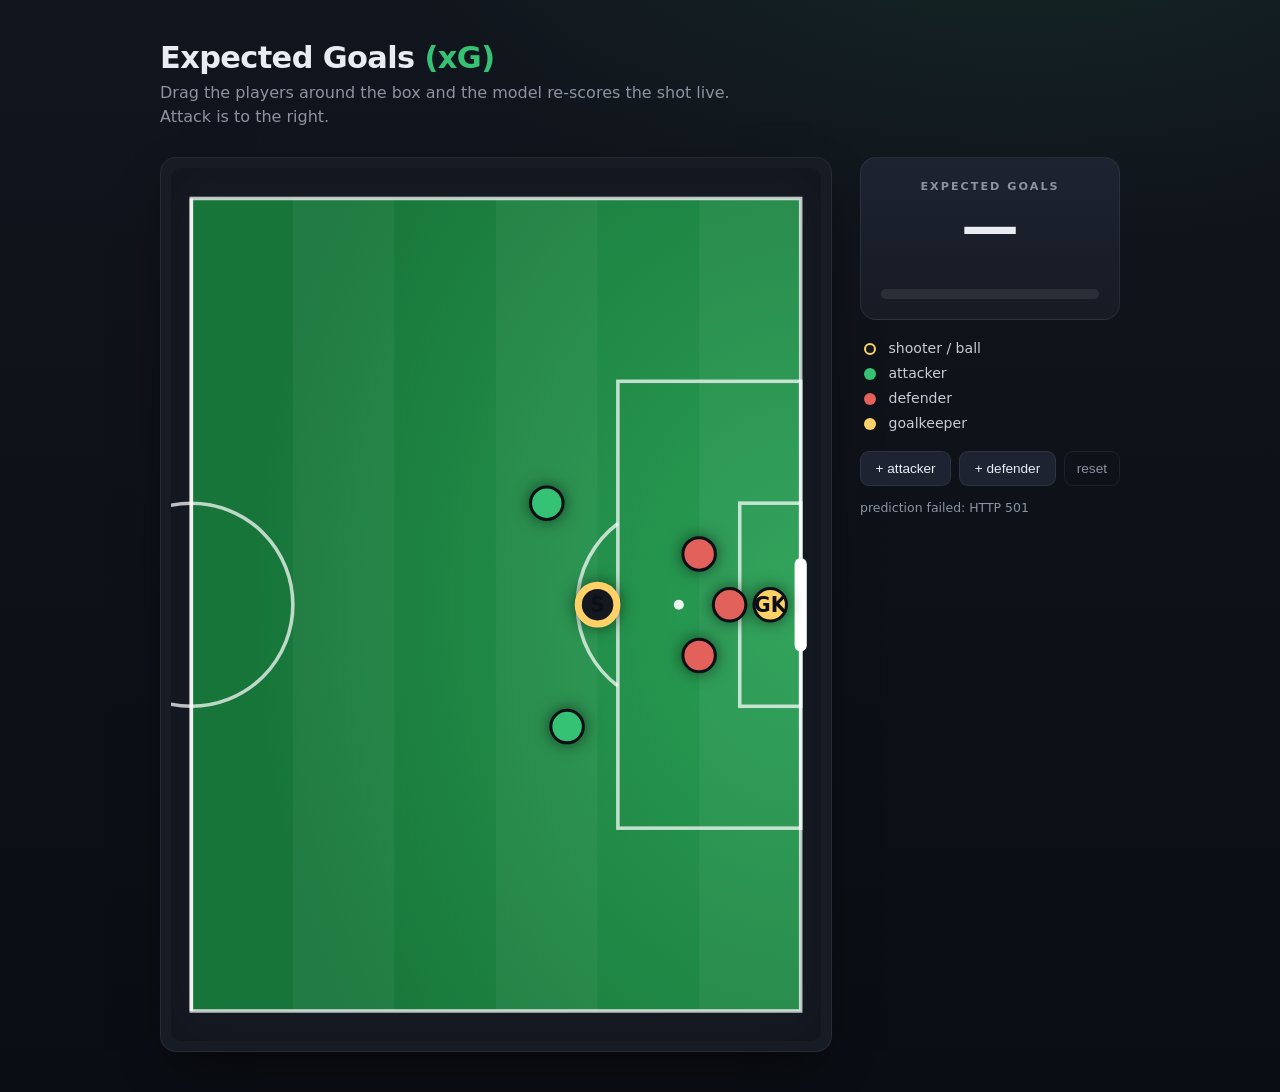
==== frontend/index.html @ 5f43a440 "Redesign frontend pitch and xG panel styling" ====
<!DOCTYPE html>
<html lang="en">
<head>
  <meta charset="utf-8" />
  <meta name="viewport" content="width=device-width, initial-scale=1" />
  <title>Soccer xG — drag the players</title>
  <link rel="stylesheet" href="style.css" />
</head>
<body>
  <div class="wrap">
    <header>
      <h1>Expected Goals <span class="accent">(xG)</span></h1>
      <p>Drag the players around the box and the model re-scores the shot live. Attack is to the right.</p>
    </header>

    <main>
      <!-- viewBox IS the pitch coordinate system (StatsBomb 120x80, attacking
           half shown). SVG user units == pitch units, so dragging yields model
           coordinates directly. -->
      <div class="pitch-wrap">
        <svg id="pitch" viewBox="58 -3 64 86" preserveAspectRatio="xMidYMid meet">
          <defs>
            <radialGradient id="grass-glow" cx="100%" cy="50%" r="90%">
              <stop offset="0%" stop-color="#2aa055" />
              <stop offset="100%" stop-color="#177539" />
            </radialGradient>
          </defs>

          <rect x="60" y="0" width="60" height="80" fill="url(#grass-glow)" />
          <g class="stripes">
            <rect x="70"  y="0" width="10" height="80" />
            <rect x="90"  y="0" width="10" height="80" />
            <rect x="110" y="0" width="10" height="80" />
          </g>

          <!-- markings -->
          <rect x="60" y="0" width="60" height="80" class="line" fill="none" />
          <rect x="102" y="18" width="18" height="44" class="line" fill="none" />
          <rect x="114" y="30" width="6" height="20" class="line" fill="none" />
          <path d="M 102 32 A 10 10 0 0 0 102 48" class="line" fill="none" />
          <circle cx="108" cy="40" r="0.5" class="spot" />
          <circle cx="60" cy="40" r="10" class="line" fill="none" />
          <line x1="60" y1="0" x2="60" y2="80" class="line" />
          <line x1="120" y1="36" x2="120" y2="44" class="goal" />
          <g id="markers"></g>
        </svg>
      </div>

      <aside id="panel">
        <div class="xg-box">
          <div class="xg-label">EXPECTED GOALS</div>
          <div id="xg-value">—</div>
          <div id="xg-pct" class="xg-pct">&nbsp;</div>
          <div class="bar"><div id="xg-bar"></div></div>
        </div>

        <div class="legend">
          <span><i class="dot shooter"></i> shooter / ball</span>
          <span><i class="dot att"></i> attacker</span>
          <span><i class="dot def"></i> defender</span>
          <span><i class="dot gk"></i> goalkeeper</span>
        </div>

        <div class="controls">
          <button id="add-att">+ attacker</button>
          <button id="add-def">+ defender</button>
          <button id="reset" class="ghost">reset</button>
        </div>

        <p id="status" class="status">&nbsp;</p>
      </aside>
    </main>
  </div>

  <script src="pitch.js"></script>
</body>
</html>
---- frontend/style.css ----
* { box-sizing: border-box; }

:root {
  --bg-0: #0a0d13;
  --bg-1: #11151d;
  --surface: #161b24;
  --surface-2: #1d2330;
  --border: rgba(255, 255, 255, 0.07);
  --text: #e9edf3;
  --muted: #8c93a1;
  --accent: #36c275;
  --att: #36c275;
  --def: #e2615a;
  --gk: #ffd166;
}

body {
  margin: 0;
  padding: 40px 24px;
  min-height: 100vh;
  font-family: system-ui, -apple-system, "Segoe UI", Roboto, sans-serif;
  background:
    radial-gradient(1100px 600px at 80% -10%, rgba(54, 194, 117, 0.10), transparent 60%),
    linear-gradient(180deg, var(--bg-1), var(--bg-0));
  color: var(--text);
  -webkit-font-smoothing: antialiased;
}

.wrap { max-width: 960px; margin: 0 auto; }

header h1 {
  margin: 0 0 6px;
  font-size: 1.9rem;
  font-weight: 700;
  letter-spacing: -0.02em;
}
header h1 .accent { color: var(--accent); }
header p { margin: 0 0 28px; color: var(--muted); max-width: 60ch; line-height: 1.5; }

main {
  display: flex;
  gap: 28px;
  align-items: flex-start;
  flex-wrap: wrap;
}

/* --- Pitch ------------------------------------------------------------- */
.pitch-wrap {
  flex: 1 1 480px;
  min-width: 320px;
  padding: 10px;
  background: var(--surface);
  border: 1px solid var(--border);
  border-radius: 16px;
  box-shadow: 0 20px 50px -20px rgba(0, 0, 0, 0.7);
}

#pitch {
  width: 100%;
  height: auto;
  display: block;
  border-radius: 10px;
  touch-action: none;
  box-shadow: inset 0 0 60px rgba(0, 0, 0, 0.25);
}

.stripes rect { fill: rgba(255, 255, 255, 0.045); }
.line { stroke: rgba(255, 255, 255, 0.72); stroke-width: 0.35; }
.goal { stroke: #fff; stroke-width: 1.2; stroke-linecap: round; }
.spot { fill: rgba(255, 255, 255, 0.9); }

.marker {
  cursor: grab;
  stroke: #0c1016;
  stroke-width: 0.3;
  filter: drop-shadow(0 0.6px 0.8px rgba(0, 0, 0, 0.55));
  transition: r 0.08s ease;
}
.marker:hover { stroke-width: 0.5; }
.marker.dragging { cursor: grabbing; }
.marker.shooter { fill: #14181f; stroke: var(--gk); stroke-width: 0.7; }
.marker.att { fill: var(--att); }
.marker.def { fill: var(--def); }
.marker.gk  { fill: var(--gk); }
.marker-label {
  fill: #0c1016; font-size: 2px; font-weight: 800;
  text-anchor: middle; dominant-baseline: central; pointer-events: none;
}

/* --- Panel ------------------------------------------------------------- */
#panel {
  flex: 0 1 260px;
  min-width: 230px;
  display: flex;
  flex-direction: column;
}

.xg-box {
  background: linear-gradient(180deg, var(--surface-2), var(--surface));
  border: 1px solid var(--border);
  border-radius: 16px;
  padding: 22px 20px 20px;
  text-align: center;
}
.xg-label { color: var(--muted); letter-spacing: 0.18em; font-size: 0.7rem; font-weight: 600; }
#xg-value {
  font-size: 3.6rem; font-weight: 800; line-height: 1.05;
  font-variant-numeric: tabular-nums; margin-top: 4px;
}
.xg-pct { color: var(--muted); font-size: 0.85rem; min-height: 1.1em; }
.bar {
  height: 10px; background: rgba(255, 255, 255, 0.08);
  border-radius: 6px; overflow: hidden; margin-top: 16px;
}
#xg-bar {
  height: 100%; width: 0%;
  background: var(--accent);
  border-radius: 6px;
  transition: width 0.25s ease, background 0.25s ease;
}

.legend {
  display: flex; flex-direction: column; gap: 9px;
  margin: 20px 4px; font-size: 0.88rem; color: #c7ccd6;
}
.dot {
  display: inline-block; width: 12px; height: 12px; border-radius: 50%;
  margin-right: 8px; vertical-align: middle;
}
.dot.shooter { background: #14181f; border: 2px solid var(--gk); }
.dot.att { background: var(--att); }
.dot.def { background: var(--def); }
.dot.gk  { background: var(--gk); }

.controls { display: flex; gap: 8px; flex-wrap: wrap; }
button {
  flex: 1 1 auto;
  background: var(--surface-2); color: var(--text);
  border: 1px solid var(--border); padding: 9px 12px;
  border-radius: 9px; cursor: pointer; font-size: 0.85rem; font-weight: 500;
  transition: background 0.15s ease, transform 0.05s ease, border-color 0.15s ease;
}
button:hover { background: #28303f; border-color: rgba(255, 255, 255, 0.14); }
button:active { transform: translateY(1px); }
button.ghost { flex: 0 0 auto; background: transparent; color: var(--muted); }
button.ghost:hover { color: var(--text); background: rgba(255, 255, 255, 0.04); }

.status { color: var(--muted); font-size: 0.78rem; min-height: 1.1em; margin: 14px 0 0; }
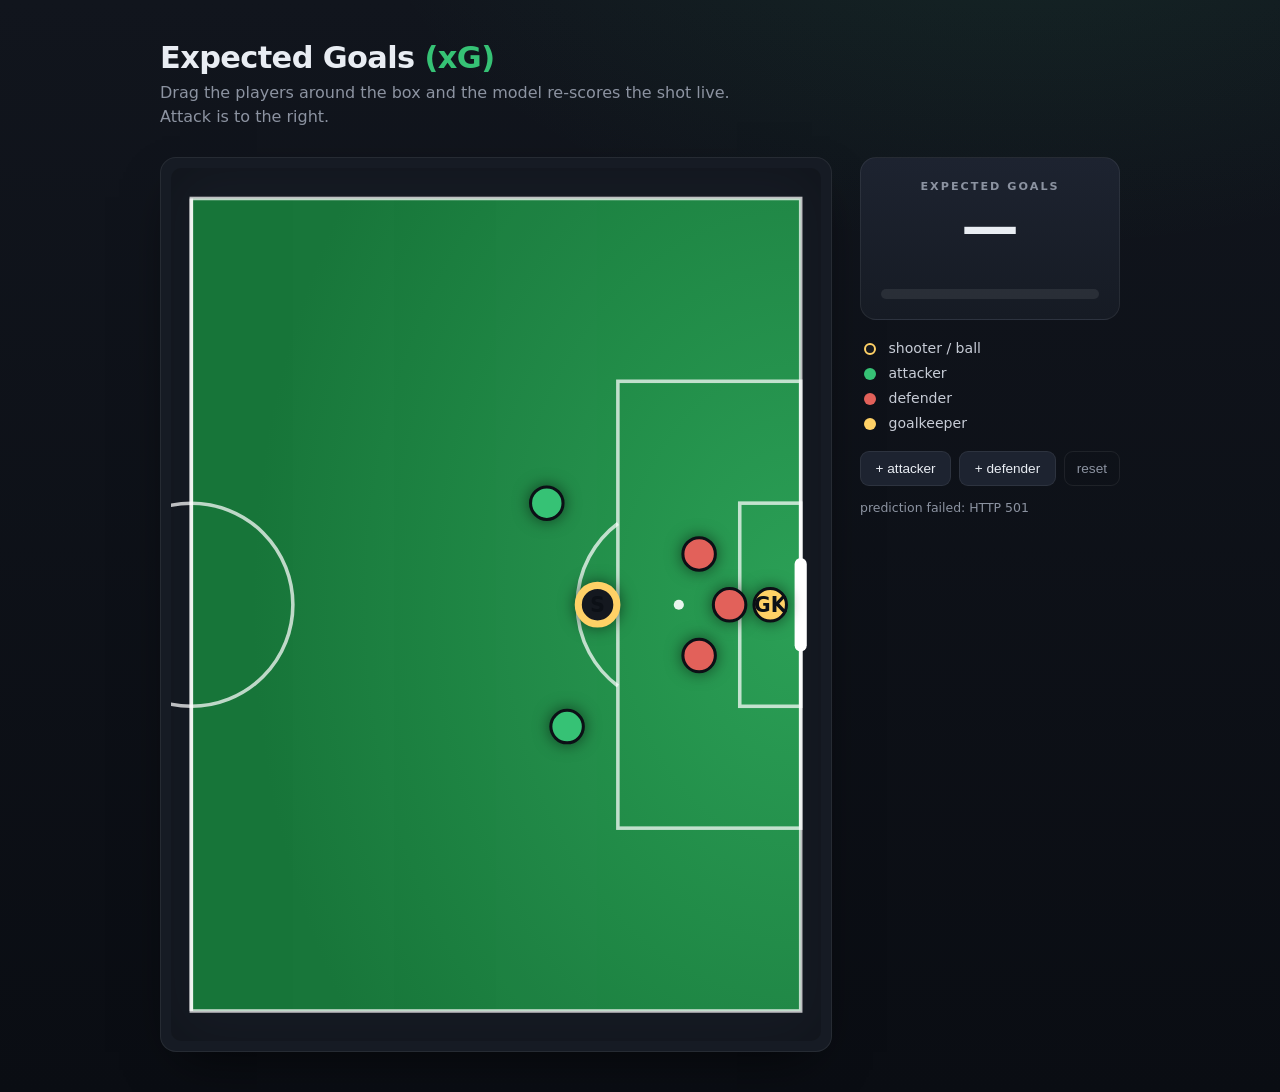
==== commit cb97995d: "Inline pitch stripe fill so stale CSS can't render black bands" ====
--- a/frontend/index.html
+++ b/frontend/index.html
@@ -27,7 +27,7 @@
           </defs>
 
           <rect x="60" y="0" width="60" height="80" fill="url(#grass-glow)" />
-          <g class="stripes">
+          <g class="stripes" fill="#ffffff" fill-opacity="0.05">
             <rect x="70"  y="0" width="10" height="80" />
             <rect x="90"  y="0" width="10" height="80" />
             <rect x="110" y="0" width="10" height="80" />
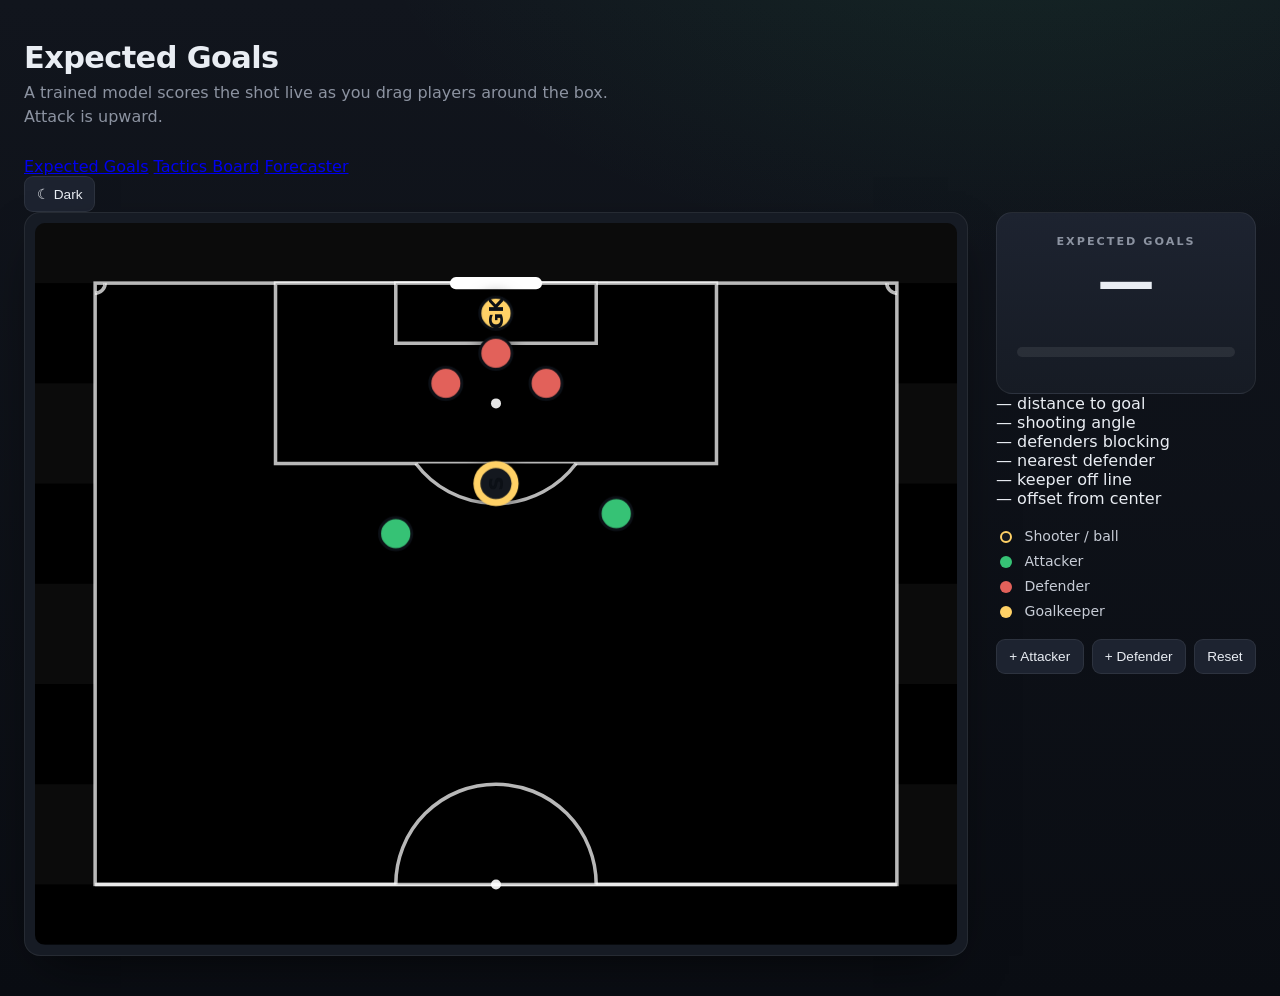
==== commit cf9f723a: "Link the Forecaster page from the site navigation" ====
--- a/frontend/index.html
+++ b/frontend/index.html
@@ -3,71 +3,114 @@
 <head>
   <meta charset="utf-8" />
   <meta name="viewport" content="width=device-width, initial-scale=1" />
-  <title>Soccer xG — drag the players</title>
+  <title>SoccerBoard</title>
   <link rel="stylesheet" href="style.css" />
+  <script src="theme.js"></script>
 </head>
 <body>
-  <div class="wrap">
-    <header>
-      <h1>Expected Goals <span class="accent">(xG)</span></h1>
-      <p>Drag the players around the box and the model re-scores the shot live. Attack is to the right.</p>
+  <div class="app">
+    <header class="masthead">
+      <div>
+        <h1>Expected Goals</h1>
+        <p>A trained model scores the shot live as you drag players around the box. Attack is upward.</p>
+      </div>
+      <div class="masthead-actions">
+        <nav class="page-nav">
+          <a href="index.html" class="active" aria-current="page">Expected Goals</a>
+          <a href="board.html">Tactics Board</a>
+          <a href="forecaster.html">Forecaster</a>
+        </nav>
+        <button id="theme-toggle" class="theme-toggle" type="button">☾ Dark</button>
+      </div>
     </header>
 
-    <main>
-      <!-- viewBox IS the pitch coordinate system (StatsBomb 120x80, attacking
-           half shown). SVG user units == pitch units, so dragging yields model
-           coordinates directly. -->
-      <div class="pitch-wrap">
-        <svg id="pitch" viewBox="58 -3 64 86" preserveAspectRatio="xMidYMid meet">
-          <defs>
-            <radialGradient id="grass-glow" cx="100%" cy="50%" r="90%">
-              <stop offset="0%" stop-color="#2aa055" />
-              <stop offset="100%" stop-color="#177539" />
-            </radialGradient>
-          </defs>
+    <main class="board">
+      <!-- The inner <g> draws in StatsBomb pitch coordinates (x 60..120 toward
+           goal, y 0..80 across). A rotate(-90) turns the attacking half into a
+           landscape view with the goal at the TOP. The viewBox
+           frames the rotated bounds. Drag math reads coordinates back through the
+           markers layer's CTM, so the rotation is transparent to the model. -->
+      <section class="pitch-wrap">
+        <svg id="pitch" viewBox="-6 -126 92 72" preserveAspectRatio="xMidYMid meet">
+          <g transform="rotate(-90)">
+            <rect x="54" y="-6" width="72" height="92" class="pitch-bg" />
+            <g class="stripes">
+              <rect x="60"  y="-6" width="10" height="92" />
+              <rect x="80"  y="-6" width="10" height="92" />
+              <rect x="100" y="-6" width="10" height="92" />
+              <rect x="120" y="-6" width="6"  height="92" />
+            </g>
 
-          <rect x="60" y="0" width="60" height="80" fill="url(#grass-glow)" />
-          <g class="stripes" fill="#ffffff" fill-opacity="0.05">
-            <rect x="70"  y="0" width="10" height="80" />
-            <rect x="90"  y="0" width="10" height="80" />
-            <rect x="110" y="0" width="10" height="80" />
+            <!-- markings -->
+            <rect x="60" y="0" width="60" height="80" class="line" />
+            <rect x="102" y="18" width="18" height="44" class="line" />
+            <rect x="114" y="30" width="6" height="20" class="line" />
+            <path d="M 102 32 A 10 10 0 0 0 102 48" class="line" />
+            <circle cx="108" cy="40" r="0.5" class="spot" />
+            <path d="M 60 30 A 10 10 0 0 1 60 50" class="line" />
+            <circle cx="60" cy="40" r="0.5" class="spot" />
+            <line x1="60" y1="0" x2="60" y2="80" class="line" />
+            <line x1="120" y1="36" x2="120" y2="44" class="goal" />
+
+            <!-- corner quarter-circles at the goal line -->
+            <path d="M 119 0 A 1 1 0 0 0 120 1" class="line" />
+            <path d="M 119 80 A 1 1 0 0 1 120 79" class="line" />
+
+            <!-- shot geometry (cone + sightline), redrawn live -->
+            <g id="geometry"></g>
+            <g id="markers"></g>
           </g>
-
-          <!-- markings -->
-          <rect x="60" y="0" width="60" height="80" class="line" fill="none" />
-          <rect x="102" y="18" width="18" height="44" class="line" fill="none" />
-          <rect x="114" y="30" width="6" height="20" class="line" fill="none" />
-          <path d="M 102 32 A 10 10 0 0 0 102 48" class="line" fill="none" />
-          <circle cx="108" cy="40" r="0.5" class="spot" />
-          <circle cx="60" cy="40" r="10" class="line" fill="none" />
-          <line x1="60" y1="0" x2="60" y2="80" class="line" />
-          <line x1="120" y1="36" x2="120" y2="44" class="goal" />
-          <g id="markers"></g>
         </svg>
-      </div>
+      </section>
 
       <aside id="panel">
-        <div class="xg-box">
+        <div class="xg-box" id="xg-box">
           <div class="xg-label">EXPECTED GOALS</div>
           <div id="xg-value">—</div>
+          <div id="xg-verdict" class="xg-verdict">&nbsp;</div>
+          <div class="bar"><div id="xg-bar"></div></div>
           <div id="xg-pct" class="xg-pct">&nbsp;</div>
-          <div class="bar"><div id="xg-bar"></div></div>
+        </div>
+
+        <div class="stat-grid" id="stat-grid">
+          <div class="stat">
+            <span class="stat-val" id="s-dist">—</span>
+            <span class="stat-key">distance to goal</span>
+          </div>
+          <div class="stat">
+            <span class="stat-val" id="s-angle">—</span>
+            <span class="stat-key">shooting angle</span>
+          </div>
+          <div class="stat">
+            <span class="stat-val" id="s-cone">—</span>
+            <span class="stat-key">defenders blocking</span>
+          </div>
+          <div class="stat">
+            <span class="stat-val" id="s-near">—</span>
+            <span class="stat-key">nearest defender</span>
+          </div>
+          <div class="stat">
+            <span class="stat-val" id="s-gk">—</span>
+            <span class="stat-key">keeper off line</span>
+          </div>
+          <div class="stat">
+            <span class="stat-val" id="s-off">—</span>
+            <span class="stat-key">offset from center</span>
+          </div>
         </div>
 
         <div class="legend">
-          <span><i class="dot shooter"></i> shooter / ball</span>
-          <span><i class="dot att"></i> attacker</span>
-          <span><i class="dot def"></i> defender</span>
-          <span><i class="dot gk"></i> goalkeeper</span>
+          <span><i class="dot shooter"></i> Shooter / ball</span>
+          <span><i class="dot att"></i> Attacker</span>
+          <span><i class="dot def"></i> Defender</span>
+          <span><i class="dot gk"></i> Goalkeeper</span>
         </div>
 
         <div class="controls">
-          <button id="add-att">+ attacker</button>
-          <button id="add-def">+ defender</button>
-          <button id="reset" class="ghost">reset</button>
+          <button id="add-att" class="btn-att">+ Attacker</button>
+          <button id="add-def" class="btn-def">+ Defender</button>
+          <button id="reset">Reset</button>
         </div>
-
-        <p id="status" class="status">&nbsp;</p>
       </aside>
     </main>
   </div>
